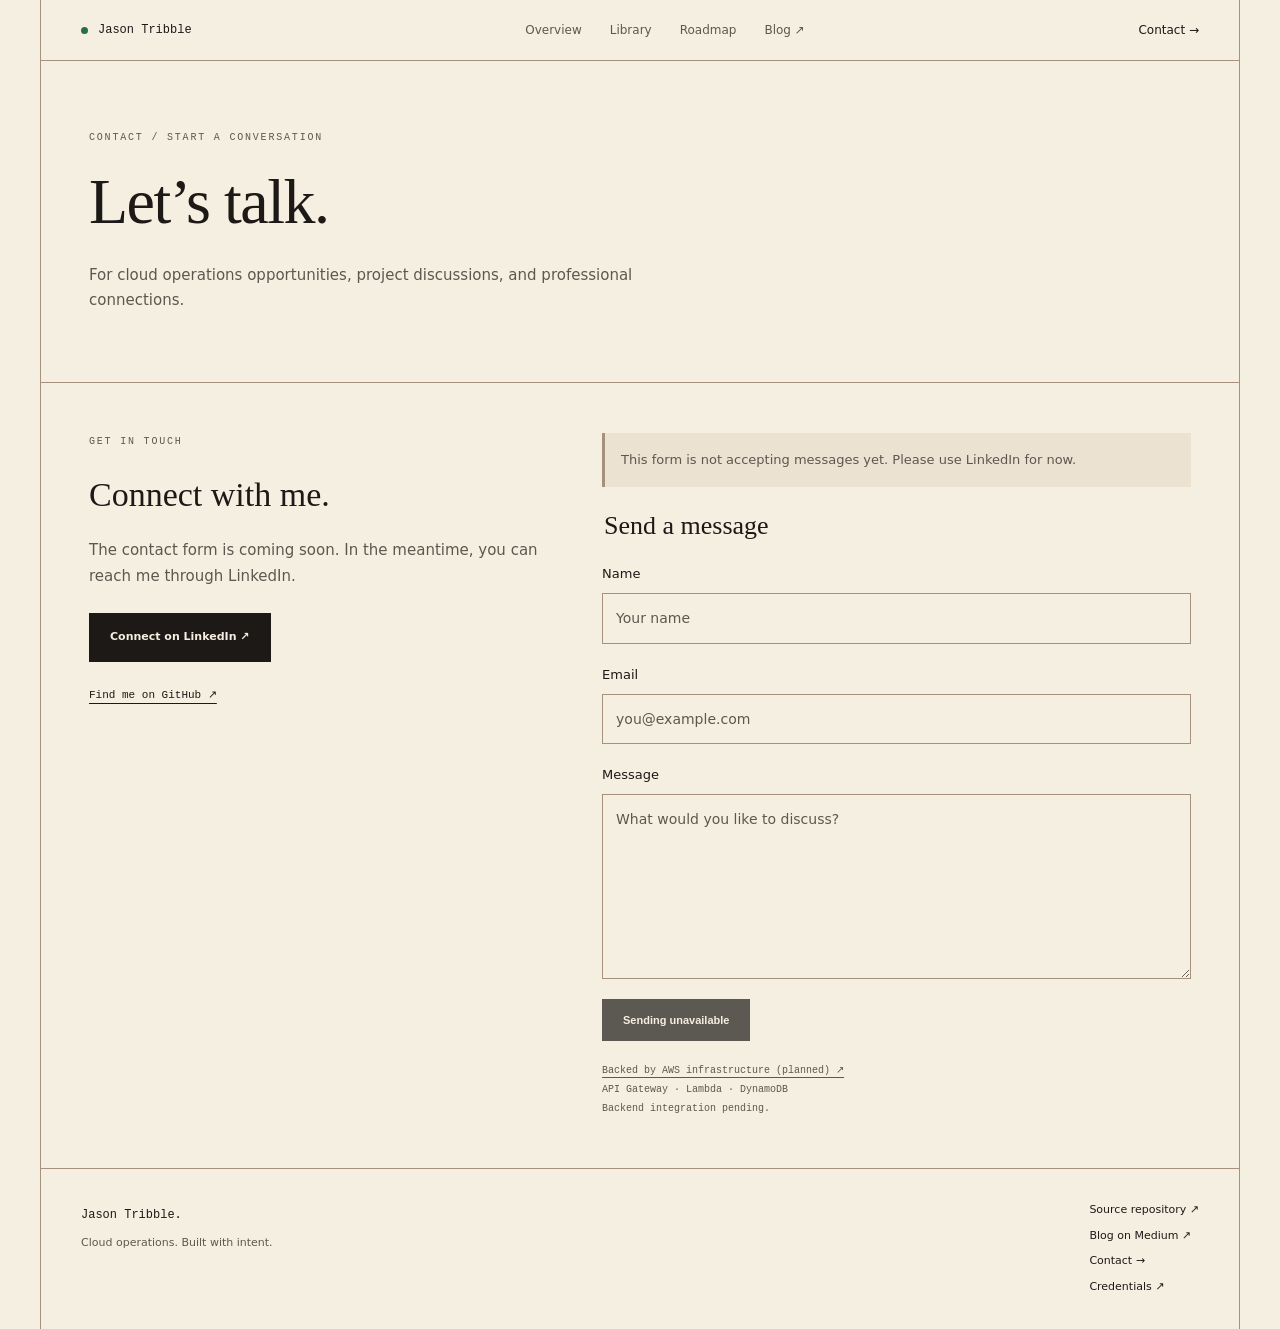
==== docs/site/contact.html @ d5552ff6 "docs: update project documentation" ====
<!doctype html>
<html lang="en">
<head>
  <meta charset="utf-8">
  <meta name="viewport" content="width=device-width, initial-scale=1">
  <title>Contact · Jason Tribble</title>
  <meta name="description" content="Jason Tribble's cloud operations engineering portfolio: AWS, Linux automation, containers, observability, and recovery. Explore source artifacts and their current maturity.">
  <meta http-equiv="Content-Security-Policy" content="default-src 'self'; script-src 'none'; style-src 'self' https://fonts.googleapis.com; font-src https://fonts.gstatic.com; img-src 'self'; connect-src 'none'; object-src 'none'; base-uri 'none'; form-action 'none';">
  <meta name="referrer" content="strict-origin-when-cross-origin">
  <link rel="preconnect" href="https://fonts.googleapis.com">
  <link rel="preconnect" href="https://fonts.gstatic.com" crossorigin>
  <link href="https://fonts.googleapis.com/css2?family=Playfair+Display:ital,wght@0,400;0,700;1,400&amp;family=JetBrains+Mono:wght@400;500&amp;family=Inter:wght@400;500;600;700&amp;display=swap" rel="stylesheet">
  <link rel="stylesheet" href="style.css">
</head>
<body>
  <a class="skip" href="#main">Skip to content</a>
  <header class="site-header">
    <a class="brand" href="index.html"><span class="dot" aria-hidden="true"></span>Jason Tribble</a>
    <nav aria-label="Main navigation"><a href="index.html">Overview</a><a href="library.html">Library</a><a href="roadmap.html">Roadmap</a><a href="https://medium.com/@cloudsec-jay">Blog ↗</a></nav>
    <a class="header-link" href="contact.html" aria-current="page">Contact →</a>
  </header>
  <main id="main">
<section class="page-intro"><p class="eyebrow">Contact / Start a conversation</p><h1>Let’s talk.</h1><p>For cloud operations opportunities, project discussions, and professional connections.</p></section>
<section class="contact-layout">
  <div class="contact-details"><p class="eyebrow">Get in touch</p><h2>Connect with me.</h2><p>The contact form is coming soon. In the meantime, you can reach me through LinkedIn.</p><a class="button dark" href="https://www.linkedin.com/in/jt92/">Connect on LinkedIn ↗</a><a class="text-link" href="https://github.com/CloudSec-Jay">Find me on GitHub ↗</a></div>
  <div>
    <p class="contact-notice" id="contact-notice">This form is not accepting messages yet. Please use LinkedIn for now.</p>
    <!-- Receiver: REPLACE_WITH_CONTACT_EMAIL
         Endpoint: REPLACE_WITH_CONTACT_ENDPOINT
         Keep every field and submit disabled until delivery and abuse controls are verified.
         Do not enable this form with a placeholder or a mailto action. -->
    <form method="post" aria-describedby="contact-notice">
      <fieldset disabled>
        <legend>Send a message</legend>
        <label for="contact-name">Name</label>
        <input id="contact-name" name="name" type="text" autocomplete="name" minlength="2" maxlength="60" placeholder="Your name" required>
        <label for="contact-email">Email</label>
        <input id="contact-email" name="email" type="email" autocomplete="email" maxlength="254" placeholder="you@example.com" required>
        <label for="contact-message">Message</label>
        <textarea id="contact-message" name="message" minlength="10" maxlength="2000" rows="7" placeholder="What would you like to discuss?" required></textarea>
        <button class="button dark" type="submit" disabled>Sending unavailable</button>
      </fieldset>
    </form>
    <p class="contact-infra"><a href="https://github.com/CloudSec-Jay/cloud-ops-engineering/blob/main/infrastructure/cloudformation/contact-form.yaml">Backed by AWS infrastructure (planned) ↗</a><br>API Gateway · Lambda · DynamoDB<br><span>Backend integration pending.</span></p>
  </div>
</section>
  </main>
  <footer>
    <div><a class="brand" href="index.html">Jason Tribble.</a><p>Cloud operations. Built with intent.</p></div>
    <div class="footer-links"><a href="https://github.com/CloudSec-Jay/cloud-ops-engineering">Source repository ↗</a><a href="https://medium.com/@cloudsec-jay">Blog on Medium ↗</a><a href="contact.html">Contact →</a><a href="https://www.credly.com/users/jason-tribble">Credentials ↗</a></div>
  </footer>
</body>
</html>
---- docs/site/style.css ----
/* Cloud Operations Engineering portfolio. */
:root {
  --bg: #f5efe1;
  --ink: #1c1917;
  --muted: #5f574f;
  --line: #a6917c;
  --soft: #ebe2d2;
  --green: #267044;
  --serif: "Playfair Display", Georgia, serif;
  --sans: "Inter", system-ui, sans-serif;
  --mono: "JetBrains Mono", monospace;
}
* { box-sizing: border-box; }
html { scroll-behavior: smooth; scroll-padding-top: 100px; }
body { margin: 0 auto; max-width: 1200px; background: var(--bg); color: var(--ink); font: 15px/1.7 var(--sans); border-inline: 1px solid var(--line); }
a { color: inherit; text-decoration: none; }
a:hover { text-decoration: underline; text-underline-offset: 5px; }
a:focus-visible { outline: 3px solid var(--green); outline-offset: 5px; }
p, h1, h2, h3 { margin: 0; }
h1, h2, h3 { font-family: var(--serif); font-weight: 400; line-height: 1.15; }
p { color: var(--muted); }
.skip { position: fixed; left: 15px; top: -90px; z-index: 10; background: var(--ink); color: var(--bg); padding: 12px; }
.skip:focus { top: 10px; }
.site-header { position: sticky; top: 0; z-index: 5; background: var(--bg); display: flex; align-items: center; justify-content: space-between; gap: 24px; padding: 20px 40px; border-bottom: 1px solid var(--line); }
.brand { font: 500 12px var(--mono); display: inline-flex; align-items: center; gap: 10px; }
.dot { width: 7px; height: 7px; border-radius: 50%; background: var(--green); display: inline-block; flex-shrink: 0; }
nav { display: flex; gap: 28px; font-size: 12px; color: var(--muted); }
nav a[aria-current] { color: var(--ink); text-decoration: underline; text-underline-offset: 6px; }
.header-link { font-size: 12px; }
.eyebrow { font: 500 10px/1.8 var(--mono); letter-spacing: 1.8px; text-transform: uppercase; color: var(--muted); }
.hero { display: grid; grid-template-columns: 1fr 1fr; min-height: 570px; border-bottom: 1px solid var(--line); }
.hero-left, .hero-right { padding: 64px 48px; display: flex; flex-direction: column; justify-content: center; }
.hero-left { border-right: 1px solid var(--line); }
.hero h1 { font-size: clamp(76px, 8.5vw, 108px); line-height: .98; letter-spacing: -5px; margin: 22px 0 32px; }
.hero h1 em { font-weight: 400; }
.actions { display: flex; gap: 12px; flex-wrap: wrap; }
.button { padding: 14px 20px; border: 1px solid var(--line); display: inline-flex; align-items: center; justify-content: center; gap: 20px; font-size: 11px; font-weight: 600; }
.button:hover { background: var(--soft); text-decoration: none; }
.button.dark { background: var(--ink); color: var(--bg); border-color: var(--ink); }
.button.dark:hover { background: #443d35; }
.pitch { font: 400 clamp(28px, 3.3vw, 40px)/1.25 var(--serif); color: var(--ink); margin: 20px 0; }
.pitch em { color: var(--muted); }
.intro { font-size: 14px; max-width: 430px; }
.hero-note { border-top: 1px solid var(--line); padding-top: 20px; margin-top: 30px; font: 10px/1.7 var(--mono); color: var(--muted); display: flex; align-items: center; gap: 10px; }
.expertise { display: grid; grid-template-columns: repeat(3, 1fr); border-bottom: 1px solid var(--line); }
.expertise > div { padding: 34px 40px; border-right: 1px solid var(--line); }
.expertise > div:last-child { border-right: 0; }
.expertise h2 { font-size: 29px; margin: 18px 0 14px; }
.expertise p { font-size: 13px; margin-bottom: 20px; }
.stack { font: 10px/1.8 var(--mono); color: var(--muted); display: block; }
.skills-strip { display: flex; align-items: baseline; gap: 36px; padding: 20px 40px; border-bottom: 1px solid var(--line); }
.skills-strip p { font: 11px/2 var(--mono); color: var(--ink); }
.skills-strip p span { color: var(--line); padding: 0 10px; }
.about { display: grid; grid-template-columns: 1fr 2fr; padding: 58px 48px; gap: 40px; border-bottom: 1px solid var(--line); }
.about > p:last-child { font: 25px/1.6 var(--serif); color: var(--ink); max-width: 670px; }
.about em { color: var(--muted); }
.section { padding: 55px 40px; }
.section-heading { display: flex; justify-content: space-between; align-items: end; flex-wrap: wrap; gap: 20px; margin-bottom: 28px; }
.section-heading h2 { font-size: 36px; margin-top: 8px; }
.text-link { font: 500 11px/1.8 var(--mono); text-decoration: underline; text-underline-offset: 5px; display: inline-block; }
.project-grid { display: grid; grid-template-columns: repeat(3, 1fr); border-top: 1px solid var(--line); border-left: 1px solid var(--line); }
.project-card { padding: 28px; border-right: 1px solid var(--line); border-bottom: 1px solid var(--line); display: flex; flex-direction: column; align-items: start; gap: 18px; transition: background .2s; }
.project-card:hover { background: var(--soft); text-decoration: none; }
.card-top { display: flex; justify-content: space-between; width: 100%; gap: 8px; }
.card-top .eyebrow { font-size: 9px; letter-spacing: 1px; }
.project-card h3 { font-size: 27px; }
.project-card p { font-size: 13px; flex-grow: 1; }
.status { display: inline-block; font: 9px/1.6 var(--mono); background: #4a443f; color: var(--bg); padding: 5px 8px; }
.project-card .stack { font-size: 9px; }
.proof { display: grid; grid-template-columns: 1fr 1fr; padding: 48px; gap: 60px; border-block: 1px solid var(--line); background: var(--soft); }
.proof h2 { font-size: 37px; margin-top: 15px; }
.proof p { margin-bottom: 24px; font-size: 14px; }
.next { padding: 65px 48px; }
.next h2 { font-size: 38px; margin: 12px 0; }
.next > p:not(.eyebrow) { max-width: 580px; margin-bottom: 20px; }
footer { padding: 32px 40px; border-top: 1px solid var(--line); display: flex; justify-content: space-between; gap: 25px; }
footer p { font-size: 11px; margin-top: 8px; }
.footer-links { display: flex; flex-direction: column; gap: 7px; font-size: 11px; }
.page-intro { padding: 68px 48px; border-bottom: 1px solid var(--line); }
.page-intro h1 { font-size: clamp(40px, 5vw, 64px); letter-spacing: -1.5px; margin: 18px 0 24px; }
.page-intro > p:last-child { max-width: 640px; }
.library-group { display: grid; grid-template-columns: 1fr 2fr; border-bottom: 1px solid var(--line); }
.library-title { padding: 35px 40px; border-right: 1px solid var(--line); }
.library-title h2 { font-size: 29px; margin-top: 18px; }
.library-item { padding: 28px 40px; display: flex; align-items: center; gap: 25px; justify-content: space-between; border-bottom: 1px solid var(--line); }
.library-item:last-child { border-bottom: 0; }
.library-item:hover { background: var(--soft); text-decoration: none; }
.library-item h3 { font: 600 14px/1.5 var(--sans); margin-bottom: 8px; }
.library-item p { font-size: 13px; }
.plain-list { padding-left: 18px; color: var(--muted); font-size: 14px; margin: 0 0 24px; }
.plain-list li { margin-bottom: 10px; }
.roadmap-row { display: grid; grid-template-columns: 1fr 3fr; gap: 35px; padding: 45px 48px; border-bottom: 1px solid var(--line); }
.step-number { display: block; font: 55px var(--serif); color: var(--muted); margin-bottom: 15px; }
.roadmap-row h2 { font-size: 32px; margin-bottom: 18px; }
.roadmap-row .exit { font: 11px/1.9 var(--mono); border-left: 2px solid var(--line); padding-left: 18px; margin: 22px 0; }
@media (min-width: 1500px) { body { margin-block: 30px; border-top: 1px solid var(--line); } }
@media (max-width: 1000px) {
  .hero-left, .hero-right { padding: 42px 30px; }
  .project-grid { grid-template-columns: repeat(2, 1fr); }
  .expertise > div { padding: 30px 25px; }
  nav { gap: 18px; }
}
@media (max-width: 680px) {
  html { scroll-padding-top: 120px; }
  .site-header { flex-wrap: wrap; padding: 18px 22px; gap: 18px; }
  nav { order: 3; width: 100%; justify-content: space-between; gap: 10px; }
  .hero, .expertise, .about, .proof, .library-group { grid-template-columns: 1fr; }
  .hero { min-height: auto; }
  .hero-left { border-right: 0; border-bottom: 1px solid var(--line); }
  .hero-left, .hero-right { padding: 40px 24px; }
  .hero h1 { font-size: 84px; }
  .hero .eyebrow { letter-spacing: 1.1px; }
  .expertise > div { padding: 28px 24px; border-right: 0; border-bottom: 1px solid var(--line); }
  .expertise > div:last-child { border-bottom: 0; }
  .expertise h2 br { display: none; }
  .expertise h2 { max-width: 280px; }
  .skills-strip { padding: 20px 24px; gap: 18px; align-items: start; }
  .skills-strip p span { padding: 0 4px; }
  .about, .proof { padding: 38px 24px; gap: 22px; }
  .about > p:last-child { font-size: 23px; }
  .section, .next, .page-intro { padding: 40px 24px; }
  .section-heading h2, .proof h2, .next h2 { font-size: 32px; }
  .project-grid { grid-template-columns: 1fr; }
  .project-card { padding: 26px; }
  .library-title { padding: 28px 24px; border-right: 0; border-bottom: 1px solid var(--line); background: var(--soft); }
  .library-item { padding: 25px 24px; }
  .roadmap-row { grid-template-columns: 1fr; padding: 32px 24px; gap: 20px; }
  .roadmap-row > div:first-child { display: flex; align-items: center; gap: 20px; }
  .step-number { font-size: 35px; margin: 0; }
  footer { padding: 28px 24px; flex-direction: column; }
}
@media (prefers-reduced-motion: reduce) {
  html { scroll-behavior: auto; }
  * { transition: none !important; }
}

/* Resources, writing, and contact */
.resource-index { display: flex; flex-wrap: wrap; gap: 18px 30px; padding: 24px 40px; border-bottom: 1px solid var(--line); }
.library-item .eyebrow { display: block; font-size: 9px; margin-bottom: 8px; }
.contact-layout { display: grid; grid-template-columns: 1fr 1.3fr; gap: 60px; padding: 50px 48px; }
.contact-details { display: flex; flex-direction: column; align-items: start; gap: 24px; }
.contact-details h2 { font-size: 34px; }
.contact-notice { padding: 16px; background: var(--soft); border-left: 3px solid var(--line); font-size: 13px; margin-bottom: 24px; }
fieldset { margin: 0; padding: 0; border: 0; min-width: 0; }
legend { font: 26px var(--serif); margin-bottom: 22px; }
label { display: block; font-size: 13px; margin-bottom: 8px; }
input, textarea { display: block; width: 100%; margin-bottom: 20px; padding: 13px; border: 1px solid var(--line); border-radius: 0; background: var(--bg); color: var(--ink); font: 14px/1.6 var(--sans); }
input::placeholder, textarea::placeholder { color: var(--muted); opacity: 1; }
input:disabled, textarea:disabled { opacity: 1; cursor: not-allowed; }
button:disabled { cursor: not-allowed; opacity: .7; }
@media (max-width: 850px) { .site-header { gap: 16px; } nav { gap: 14px; } }
@media (max-width: 680px) {
  .resource-index { padding: 24px; flex-direction: column; align-items: start; }
  .contact-layout { grid-template-columns: 1fr; padding: 35px 24px; gap: 40px; }
  nav { flex-wrap: wrap; gap: 10px 14px; }
}

.library-feature { display: grid; grid-template-columns: 1.4fr 1fr; gap: 60px; padding: 55px 48px; }
.library-feature h2 { font-size: 40px; margin: 16px 0 24px; }
.library-feature p { margin-bottom: 24px; max-width: 520px; }
.library-feature aside { border-left: 1px solid var(--line); padding-left: 35px; }
.library-feature h3 { font-size: 28px; margin-bottom: 18px; }
.library-feature aside a { display: block; margin-top: 18px; }
@media (max-width: 680px) {
 .library-feature { grid-template-columns: 1fr; padding: 35px 24px; gap: 35px; }
 .library-feature h2 { font-size: 34px; }
 .library-feature aside { border-left: 0; border-top: 1px solid var(--line); padding: 30px 0 0; }
}

.contact-infra { margin-top: 20px; font: 10px/1.9 var(--mono); color: var(--muted); }
.contact-infra a { text-decoration: underline; text-underline-offset: 4px; }

.working-style { padding: 52px 48px; border-top: 1px solid var(--line); background: var(--soft); display: grid; grid-template-columns: 1fr 1fr; gap: 64px; }
.working-intro h2 { font-size: 38px; margin: 18px 0 24px; }
.working-intro > p:not(.eyebrow) { max-width: 410px; margin-bottom: 28px; }
.working-steps { list-style: none; margin: 0; padding: 0; }
.working-steps li { padding: 22px 0; border-top: 1px solid var(--line); }
.working-steps li:first-child { padding-top: 0; border-top: 0; }
.working-steps li:last-child { padding-bottom: 0; }
.working-steps h3 { font-size: 25px; margin: 9px 0 12px; }
.working-steps p { font-size: 13px; }
@media (max-width: 680px) {
  .working-style { grid-template-columns: 1fr; gap: 35px; padding: 36px 24px; }
  .working-intro h2 { font-size: 32px; }
}

.career, .credentials { border-top: 1px solid var(--line); }
.career-role { display: grid; grid-template-columns: 1fr 2.2fr; gap: 35px; padding: 32px 0; border-top: 1px solid var(--line); }
.career-company { font-size: 12px; margin-top: 10px; }
.career-role h3 { font-size: 28px; }
.career-role ul { padding-left: 20px; margin: 20px 0; color: var(--muted); font-size: 14px; }
.career-role li + li { margin-top: 10px; }
.credential-grid { display: grid; grid-template-columns: repeat(3, minmax(0, 1fr)); gap: 14px; }
.credential-card { border: 1px solid var(--line); padding: 24px; display: flex; flex-direction: column; gap: 16px; }
.credential-card:hover { background: var(--soft); text-decoration: none; }
.credential-card h3 { font-size: 23px; flex-grow: 1; }
.additional-credentials { margin-top: 24px; }
.additional-credentials summary { cursor: pointer; font-size: 13px; padding: 12px 0; }
.additional-credentials summary:focus-visible { outline: 3px solid var(--green); outline-offset: 4px; }
.additional-credentials[open] summary { margin-bottom: 12px; }
@media (max-width: 850px) { .credential-grid { grid-template-columns: repeat(2, minmax(0, 1fr)); } }
@media (max-width: 680px) {
 .career-role { grid-template-columns: 1fr; gap: 20px; }
 .credential-grid { grid-template-columns: 1fr; }
}
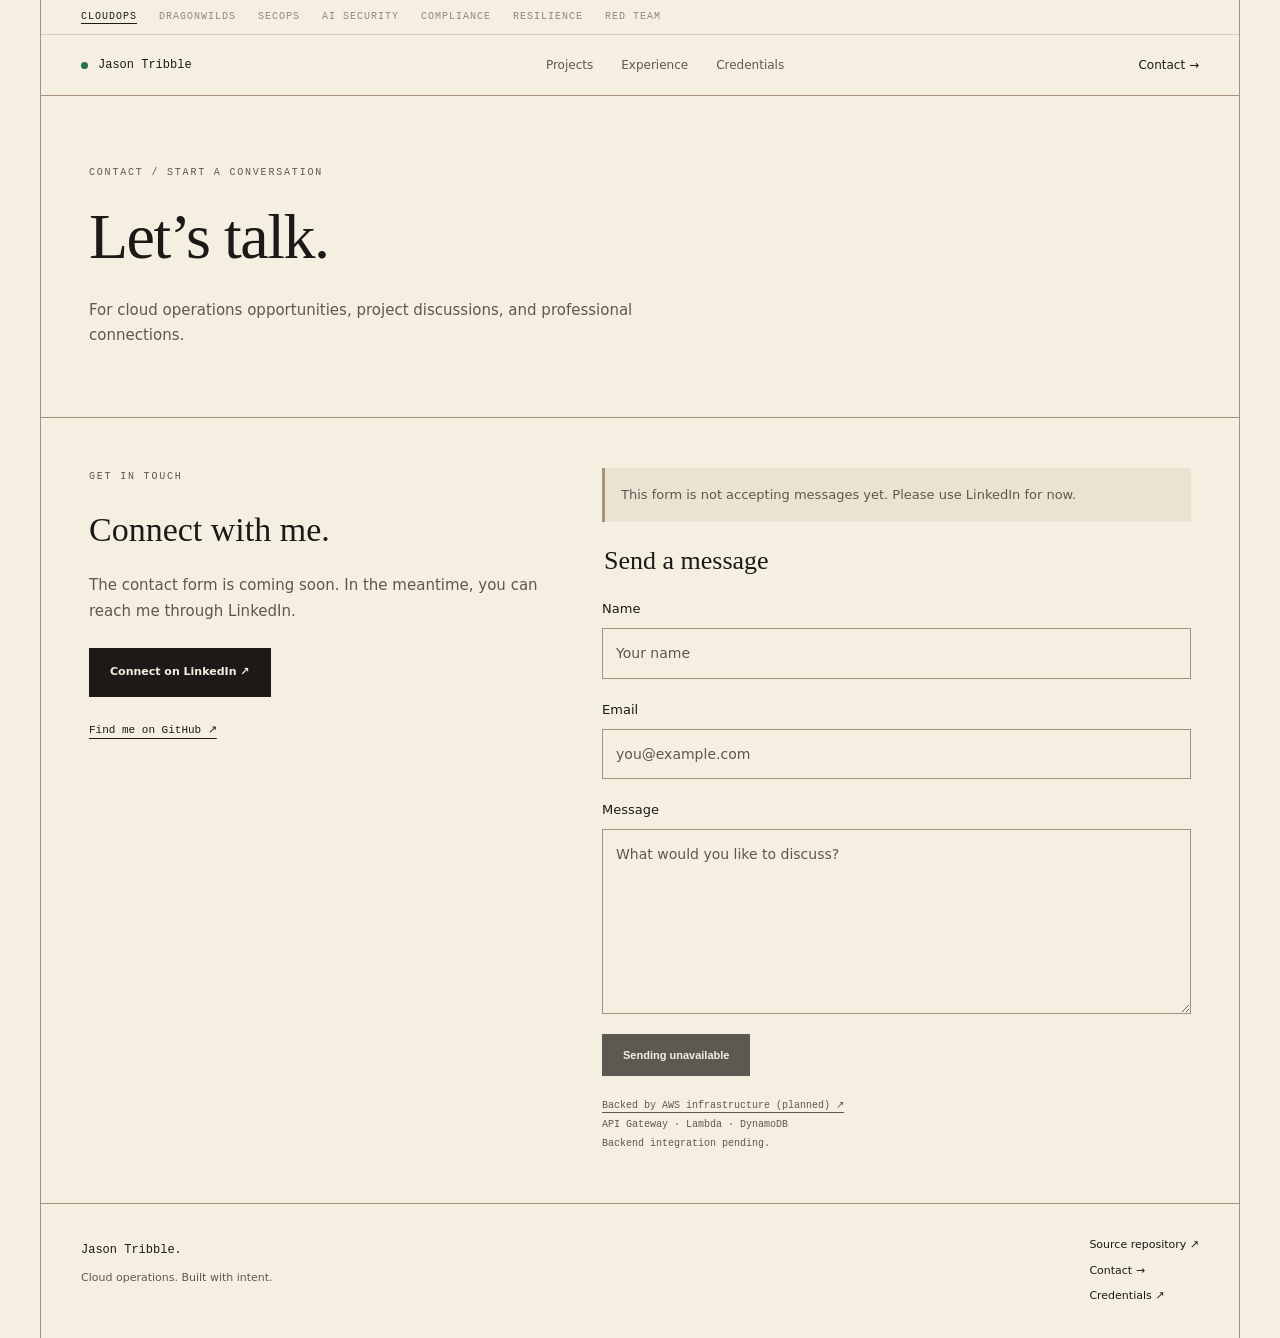
==== commit bd20fe39: "Remove Library, Roadmap, and Blog; add shared Pages navigation Edited by Claude" ====
--- a/docs/site/contact.html
+++ b/docs/site/contact.html
@@ -14,9 +14,10 @@
 </head>
 <body>
   <a class="skip" href="#main">Skip to content</a>
+  <nav class="pages-bar" aria-label="Portfolio sites"><a href="https://cloudsec-jay.github.io/cloud-ops-engineering/" aria-current="page">CloudOps</a><a href="https://cloudsec-jay.github.io/dragonwilds-aws/">Dragonwilds</a><a href="https://cloudsec-jay.github.io/k8s-secops-platform/">SecOps</a><a href="https://cloudsec-jay.github.io/ai-ml-security/">AI Security</a><a href="https://cloudsec-jay.github.io/compliance-guardrails-integrity/">Compliance</a><a href="https://cloudsec-jay.github.io/cloud-resilience-recovery/">Resilience</a><a href="https://cloudsec-jay.github.io/red-team-lab-engineering/">Red Team</a></nav>
   <header class="site-header">
     <a class="brand" href="index.html"><span class="dot" aria-hidden="true"></span>Jason Tribble</a>
-    <nav aria-label="Main navigation"><a href="index.html">Overview</a><a href="library.html">Library</a><a href="roadmap.html">Roadmap</a><a href="https://medium.com/@cloudsec-jay">Blog ↗</a></nav>
+    <nav aria-label="Main navigation"><a href="index.html#project-sites">Projects</a><a href="index.html#experience">Experience</a><a href="index.html#credentials">Credentials</a></nav>
     <a class="header-link" href="contact.html" aria-current="page">Contact →</a>
   </header>
   <main id="main">
@@ -47,7 +48,7 @@
   </main>
   <footer>
     <div><a class="brand" href="index.html">Jason Tribble.</a><p>Cloud operations. Built with intent.</p></div>
-    <div class="footer-links"><a href="https://github.com/CloudSec-Jay/cloud-ops-engineering">Source repository ↗</a><a href="https://medium.com/@cloudsec-jay">Blog on Medium ↗</a><a href="contact.html">Contact →</a><a href="https://www.credly.com/users/jason-tribble">Credentials ↗</a></div>
+    <div class="footer-links"><a href="https://github.com/CloudSec-Jay/cloud-ops-engineering">Source repository ↗</a><a href="contact.html">Contact →</a><a href="https://www.credly.com/users/jason-tribble">Credentials ↗</a></div>
   </footer>
 </body>
 </html>
--- a/docs/site/style.css
+++ b/docs/site/style.css
@@ -11,6 +11,7 @@
   --mono: "JetBrains Mono", monospace;
 }
 * { box-sizing: border-box; }
+main, article, section, header, footer, nav, div { min-width: 0; }
 html { scroll-behavior: smooth; scroll-padding-top: 100px; }
 body { margin: 0 auto; max-width: 1200px; background: var(--bg); color: var(--ink); font: 15px/1.7 var(--sans); border-inline: 1px solid var(--line); }
 a { color: inherit; text-decoration: none; }
@@ -54,12 +55,47 @@
 .about { display: grid; grid-template-columns: 1fr 2fr; padding: 58px 48px; gap: 40px; border-bottom: 1px solid var(--line); }
 .about > p:last-child { font: 25px/1.6 var(--serif); color: var(--ink); max-width: 670px; }
 .about em { color: var(--muted); }
+.project-family { border-bottom: 1px solid var(--line); }
+.project-family-intro { padding: 50px 40px; display: grid; grid-template-columns: .8fr 1.2fr; align-items: end; gap: 60px; border-bottom: 1px solid var(--line); }
+.project-family-intro h2 { margin-top: 16px; font-size: 38px; }
+.project-family-intro > p { max-width: 560px; font-size: 13px; }
+.project-family-list { display: grid; grid-template-columns: repeat(5, minmax(0, 1fr)); }
+.family-card { position: relative; min-height: 355px; padding: 34px 26px; display: flex; flex-direction: column; align-items: flex-start; overflow: hidden; border-right: 1px solid var(--line); transition: background .2s; }
+.family-card:last-child { border-right: 0; }
+.family-card::after { position: absolute; right: -65px; bottom: -65px; width: 160px; height: 160px; border: 1px solid currentColor; opacity: .16; content: ""; }
+.family-card.dragon::after { border-radius: 50%; box-shadow: 0 0 0 22px rgb(164 73 38 / .12), 0 0 0 44px rgb(164 73 38 / .07); }
+.family-card.secops::after { transform: rotate(45deg); box-shadow: 0 0 0 22px rgb(22 113 122 / .1), 0 0 0 44px rgb(22 113 122 / .06); }
+.family-card.ai::after { transform: rotate(45deg); box-shadow: 0 0 0 22px rgb(104 76 146 / .1), 0 0 0 44px rgb(104 76 146 / .06); }
+.family-card.compliance::after { box-shadow: inset 0 0 0 22px rgb(142 103 25 / .08), inset 0 0 0 44px rgb(142 103 25 / .05); }
+.family-card.resilience::after { border-radius: 50% 0 0 50%; box-shadow: -22px 0 0 rgb(49 92 145 / .09), -44px 0 0 rgb(49 92 145 / .05); }
+.family-card:hover { text-decoration: none; }
+.family-card.dragon:hover { background: #e9ddc5; }
+.family-card.secops:hover { background: #e1e9e5; }
+.family-card.ai:hover { background: #e7dfeb; }
+.family-card.compliance:hover { background: #ece3ca; }
+.family-card.resilience:hover { background: #dfe7ec; }
+.family-card.dragon .eyebrow, .family-card.dragon .family-link { color: #934321; }
+.family-card.secops .eyebrow, .family-card.secops .family-link { color: #116c75; }
+.family-card.ai .eyebrow, .family-card.ai .family-link { color: #684c92; }
+.family-card.compliance .eyebrow, .family-card.compliance .family-link { color: #7d5a16; }
+.family-card.resilience .eyebrow, .family-card.resilience .family-link { color: #315c91; }
+.family-card h3 { margin: 44px 0 16px; font-size: 29px; }
+.family-card p { font-size: 12px; }
+.family-link { z-index: 1; margin-top: auto; padding-top: 24px; font: 500 9px/1.8 var(--mono); text-transform: uppercase; letter-spacing: .8px; }
+.red-team-feature { background: var(--ink); color: var(--bg); border-bottom: 1px solid var(--line); }
+.red-team-copy { display: grid; grid-template-columns: .8fr 1.35fr auto; grid-template-rows: auto auto; align-items: center; gap: 6px 30px; padding: 30px 40px; }
+.red-team-feature h2 { grid-column: 1; grid-row: 1 / span 2; margin: 0; font-size: 32px; color: var(--bg); }
+.red-team-feature h2 em { color: #d85a48; font-weight: 400; }
+.red-team-copy > p { grid-column: 2; grid-row: 1 / span 2; max-width: 650px; color: #b9ad9f; font-size: 13px; }
+.red-team-actions { grid-column: 3; grid-row: 1 / span 2; display: flex; flex-direction: column; gap: 8px; font: 500 9px/1.8 var(--mono); text-transform: uppercase; letter-spacing: .7px; white-space: nowrap; }
+.red-team-actions a:first-child { color: #f07a66; }
 .section { padding: 55px 40px; }
 .section-heading { display: flex; justify-content: space-between; align-items: end; flex-wrap: wrap; gap: 20px; margin-bottom: 28px; }
 .section-heading h2 { font-size: 36px; margin-top: 8px; }
 .text-link { font: 500 11px/1.8 var(--mono); text-decoration: underline; text-underline-offset: 5px; display: inline-block; }
 .project-grid { display: grid; grid-template-columns: repeat(3, 1fr); border-top: 1px solid var(--line); border-left: 1px solid var(--line); }
 .project-card { padding: 28px; border-right: 1px solid var(--line); border-bottom: 1px solid var(--line); display: flex; flex-direction: column; align-items: start; gap: 18px; transition: background .2s; }
+.project-card:last-child { grid-column: auto; }
 .project-card:hover { background: var(--soft); text-decoration: none; }
 .card-top { display: flex; justify-content: space-between; width: 100%; gap: 8px; }
 .card-top .eyebrow { font-size: 9px; letter-spacing: 1px; }
@@ -97,13 +133,24 @@
 @media (max-width: 1000px) {
   .hero-left, .hero-right { padding: 42px 30px; }
   .project-grid { grid-template-columns: repeat(2, 1fr); }
+  .project-family-list { grid-template-columns: repeat(2, 1fr); }
+  .family-card { min-height: 320px; border-bottom: 1px solid var(--line); }
+  .family-card:nth-child(2n) { border-right: 0; }
+  .family-card:last-child { grid-column: 1 / -1; min-height: 270px; }
+  .red-team-copy { grid-template-columns: .8fr 1.2fr; }
+  .red-team-actions { grid-column: 1 / -1; grid-row: 3; flex-direction: row; flex-wrap: wrap; margin-top: 10px; }
   .expertise > div { padding: 30px 25px; }
   nav { gap: 18px; }
 }
+@media (max-width: 760px) {
+  .site-header { flex-wrap: wrap; padding: 18px 22px; gap: 18px; }
+  nav { order: 3; width: 100%; justify-content: space-between; gap: 10px; flex-wrap: wrap; }
+  .red-team-copy { display: block; }
+  .red-team-feature h2 { margin: 8px 0 14px; }
+  .red-team-actions { margin-top: 18px; }
+}
 @media (max-width: 680px) {
   html { scroll-padding-top: 120px; }
-  .site-header { flex-wrap: wrap; padding: 18px 22px; gap: 18px; }
-  nav { order: 3; width: 100%; justify-content: space-between; gap: 10px; }
   .hero, .expertise, .about, .proof, .library-group { grid-template-columns: 1fr; }
   .hero { min-height: auto; }
   .hero-left { border-right: 0; border-bottom: 1px solid var(--line); }
@@ -121,7 +168,15 @@
   .section, .next, .page-intro { padding: 40px 24px; }
   .section-heading h2, .proof h2, .next h2 { font-size: 32px; }
   .project-grid { grid-template-columns: 1fr; }
-  .project-card { padding: 26px; }
+  .project-card, .project-card:last-child { grid-column: auto; padding: 26px; }
+  .project-family-intro { padding: 38px 24px; grid-template-columns: 1fr; gap: 18px; }
+  .project-family-intro h2 { font-size: 32px; }
+  .project-family-list { grid-template-columns: 1fr; }
+  .family-card, .family-card:last-child { grid-column: auto; min-height: 300px; padding: 34px 24px; border-right: 0; border-bottom: 1px solid var(--line); }
+  .family-card:last-child { border-bottom: 0; }
+  .family-card h3 { margin-top: 36px; font-size: 34px; }
+  .red-team-copy { padding: 28px 24px; }
+  .red-team-feature h2 { font-size: 34px; }
   .library-title { padding: 28px 24px; border-right: 0; border-bottom: 1px solid var(--line); background: var(--soft); }
   .library-item { padding: 25px 24px; }
   .roadmap-row { grid-template-columns: 1fr; padding: 32px 24px; gap: 20px; }
@@ -203,3 +258,9 @@
  .career-role { grid-template-columns: 1fr; gap: 20px; }
  .credential-grid { grid-template-columns: 1fr; }
 }
+
+/* Shared bar linking every portfolio Pages site; inherits this site's colors. */
+.pages-bar { display: flex; gap: 6px 22px; overflow-x: auto; padding: 9px 40px; border-bottom: 1px solid color-mix(in srgb, currentColor 22%, transparent); font: 500 10px/1.6 "JetBrains Mono", ui-monospace, monospace; letter-spacing: 1px; text-transform: uppercase; white-space: nowrap; scrollbar-width: none; }
+.pages-bar a { color: inherit; opacity: .68; text-decoration: none; }
+.pages-bar a:hover, .pages-bar a[aria-current] { opacity: 1; text-decoration: underline; text-underline-offset: 4px; }
+@media (max-width: 680px) { .pages-bar { padding: 9px 24px; } }
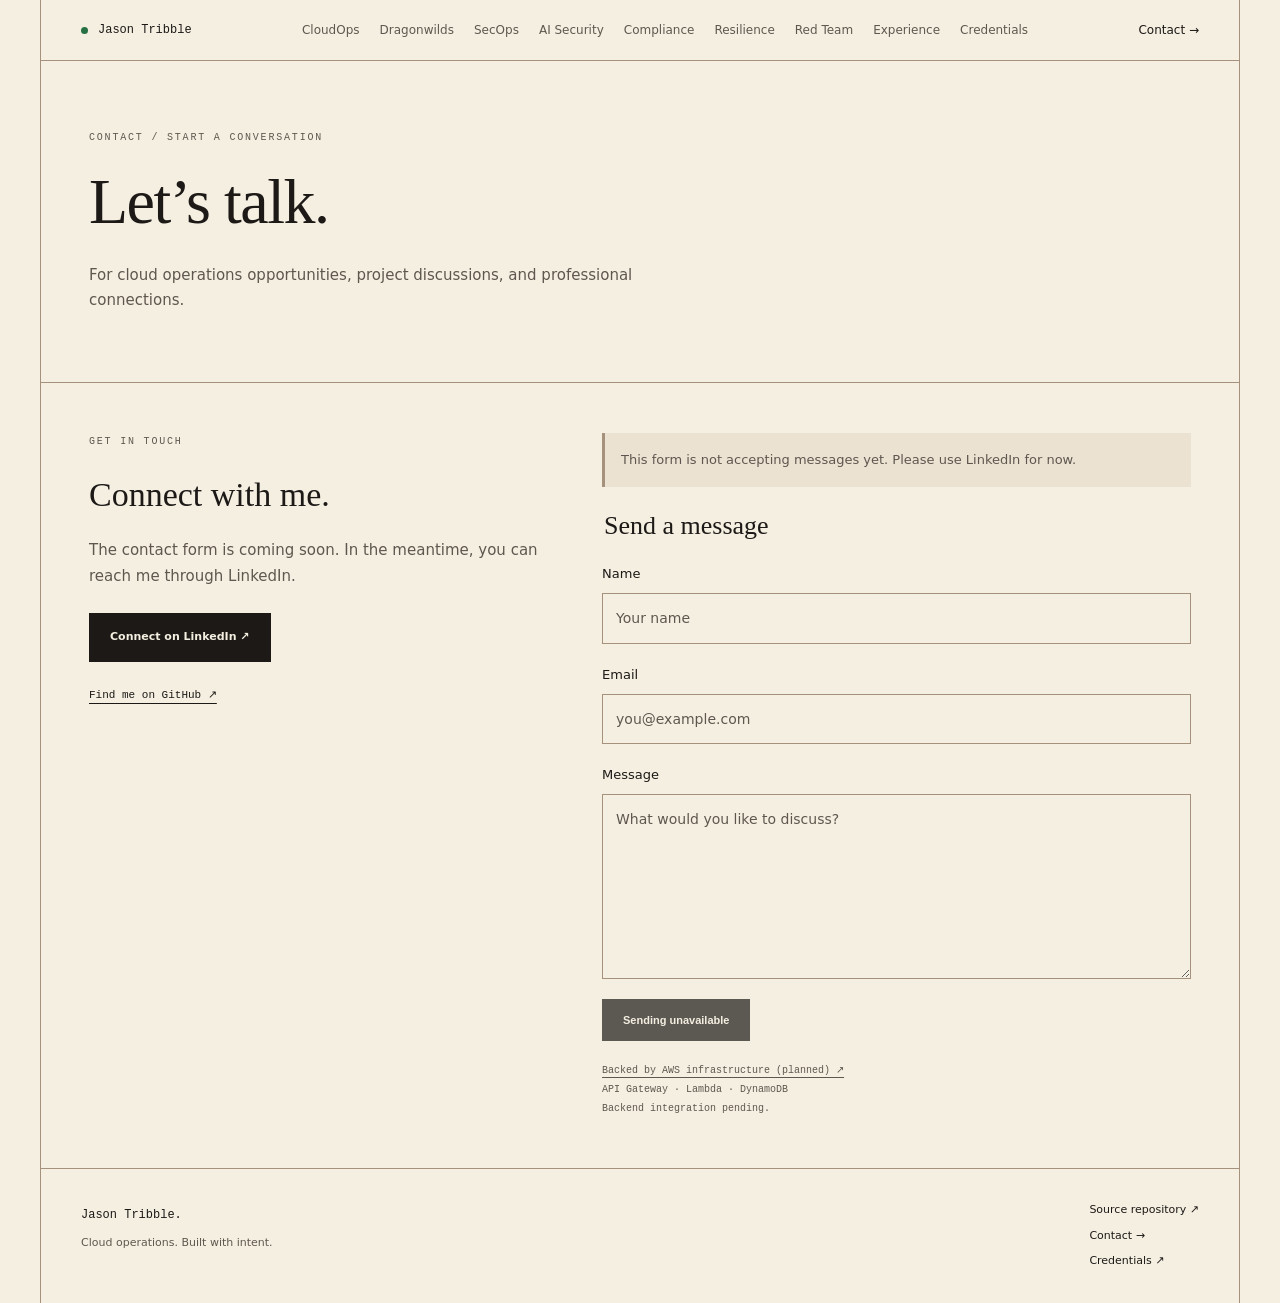
==== commit 0091c2fd: "Put portfolio site links in header navigation Edited by Claude" ====
--- a/docs/site/contact.html
+++ b/docs/site/contact.html
@@ -14,10 +14,9 @@
 </head>
 <body>
   <a class="skip" href="#main">Skip to content</a>
-  <nav class="pages-bar" aria-label="Portfolio sites"><a href="https://cloudsec-jay.github.io/cloud-ops-engineering/" aria-current="page">CloudOps</a><a href="https://cloudsec-jay.github.io/dragonwilds-aws/">Dragonwilds</a><a href="https://cloudsec-jay.github.io/k8s-secops-platform/">SecOps</a><a href="https://cloudsec-jay.github.io/ai-ml-security/">AI Security</a><a href="https://cloudsec-jay.github.io/compliance-guardrails-integrity/">Compliance</a><a href="https://cloudsec-jay.github.io/cloud-resilience-recovery/">Resilience</a><a href="https://cloudsec-jay.github.io/red-team-lab-engineering/">Red Team</a></nav>
   <header class="site-header">
     <a class="brand" href="index.html"><span class="dot" aria-hidden="true"></span>Jason Tribble</a>
-    <nav aria-label="Main navigation"><a href="index.html#project-sites">Projects</a><a href="index.html#experience">Experience</a><a href="index.html#credentials">Credentials</a></nav>
+    <nav aria-label="Portfolio navigation"><a href="https://cloudsec-jay.github.io/cloud-ops-engineering/">CloudOps</a><a href="https://cloudsec-jay.github.io/dragonwilds-aws/">Dragonwilds</a><a href="https://cloudsec-jay.github.io/k8s-secops-platform/">SecOps</a><a href="https://cloudsec-jay.github.io/ai-ml-security/">AI Security</a><a href="https://cloudsec-jay.github.io/compliance-guardrails-integrity/">Compliance</a><a href="https://cloudsec-jay.github.io/cloud-resilience-recovery/">Resilience</a><a href="https://cloudsec-jay.github.io/red-team-lab-engineering/">Red Team</a><a href="index.html#experience">Experience</a><a href="index.html#credentials">Credentials</a></nav>
     <a class="header-link" href="contact.html" aria-current="page">Contact →</a>
   </header>
   <main id="main">
--- a/docs/site/style.css
+++ b/docs/site/style.css
@@ -259,8 +259,33 @@
  .credential-grid { grid-template-columns: 1fr; }
 }
 
-/* Shared bar linking every portfolio Pages site; inherits this site's colors. */
-.pages-bar { display: flex; gap: 6px 22px; overflow-x: auto; padding: 9px 40px; border-bottom: 1px solid color-mix(in srgb, currentColor 22%, transparent); font: 500 10px/1.6 "JetBrains Mono", ui-monospace, monospace; letter-spacing: 1px; text-transform: uppercase; white-space: nowrap; scrollbar-width: none; }
-.pages-bar a { color: inherit; opacity: .68; text-decoration: none; }
-.pages-bar a:hover, .pages-bar a[aria-current] { opacity: 1; text-decoration: underline; text-underline-offset: 4px; }
-@media (max-width: 680px) { .pages-bar { padding: 9px 24px; } }
+/* Release platform: dense index rows, distinct from the field-project cards. */
+.systems-intro { max-width: 620px; margin: -12px 0 26px; font-size: 13px; }
+.system-list { list-style: none; margin: 0; padding: 0; border-top: 1px solid var(--line); }
+.system-row { display: grid; grid-template-columns: 120px minmax(0, 1fr) 210px 70px 20px; align-items: center; gap: 28px; padding: 22px 6px; border-bottom: 1px solid var(--line); transition: background .2s; }
+.system-row:hover { background: var(--soft); text-decoration: none; }
+.system-row h3 { font-size: 23px; margin-bottom: 6px; }
+.system-row p { font-size: 13px; max-width: 560px; }
+.system-row code { font: 12px var(--mono); }
+.system-row .status { justify-self: start; }
+.system-arrow { color: var(--muted); }
+@media (max-width: 1000px) {
+  .system-row { grid-template-columns: 110px minmax(0, 1fr) auto; gap: 10px 24px; }
+  .system-row > div { grid-column: 2 / -1; }
+  .system-row .stack { grid-column: 2; }
+  .system-row .status { grid-column: 3; justify-self: end; }
+  .system-arrow { display: none; }
+}
+@media (max-width: 680px) {
+  .system-row { grid-template-columns: 1fr auto; padding: 22px 0; }
+  .system-row > .eyebrow { grid-column: 1; }
+  .system-row .status { grid-column: 2; grid-row: 1; }
+  .system-row > div, .system-row .stack { grid-column: 1 / -1; }
+}
+
+/* Header nav carries links to every portfolio Pages site. */
+.site-header nav { flex-wrap: wrap; gap: 8px 20px; }
+@media (max-width: 1100px) {
+  .site-header { flex-wrap: wrap; }
+  .site-header nav { order: 3; width: 100%; }
+}
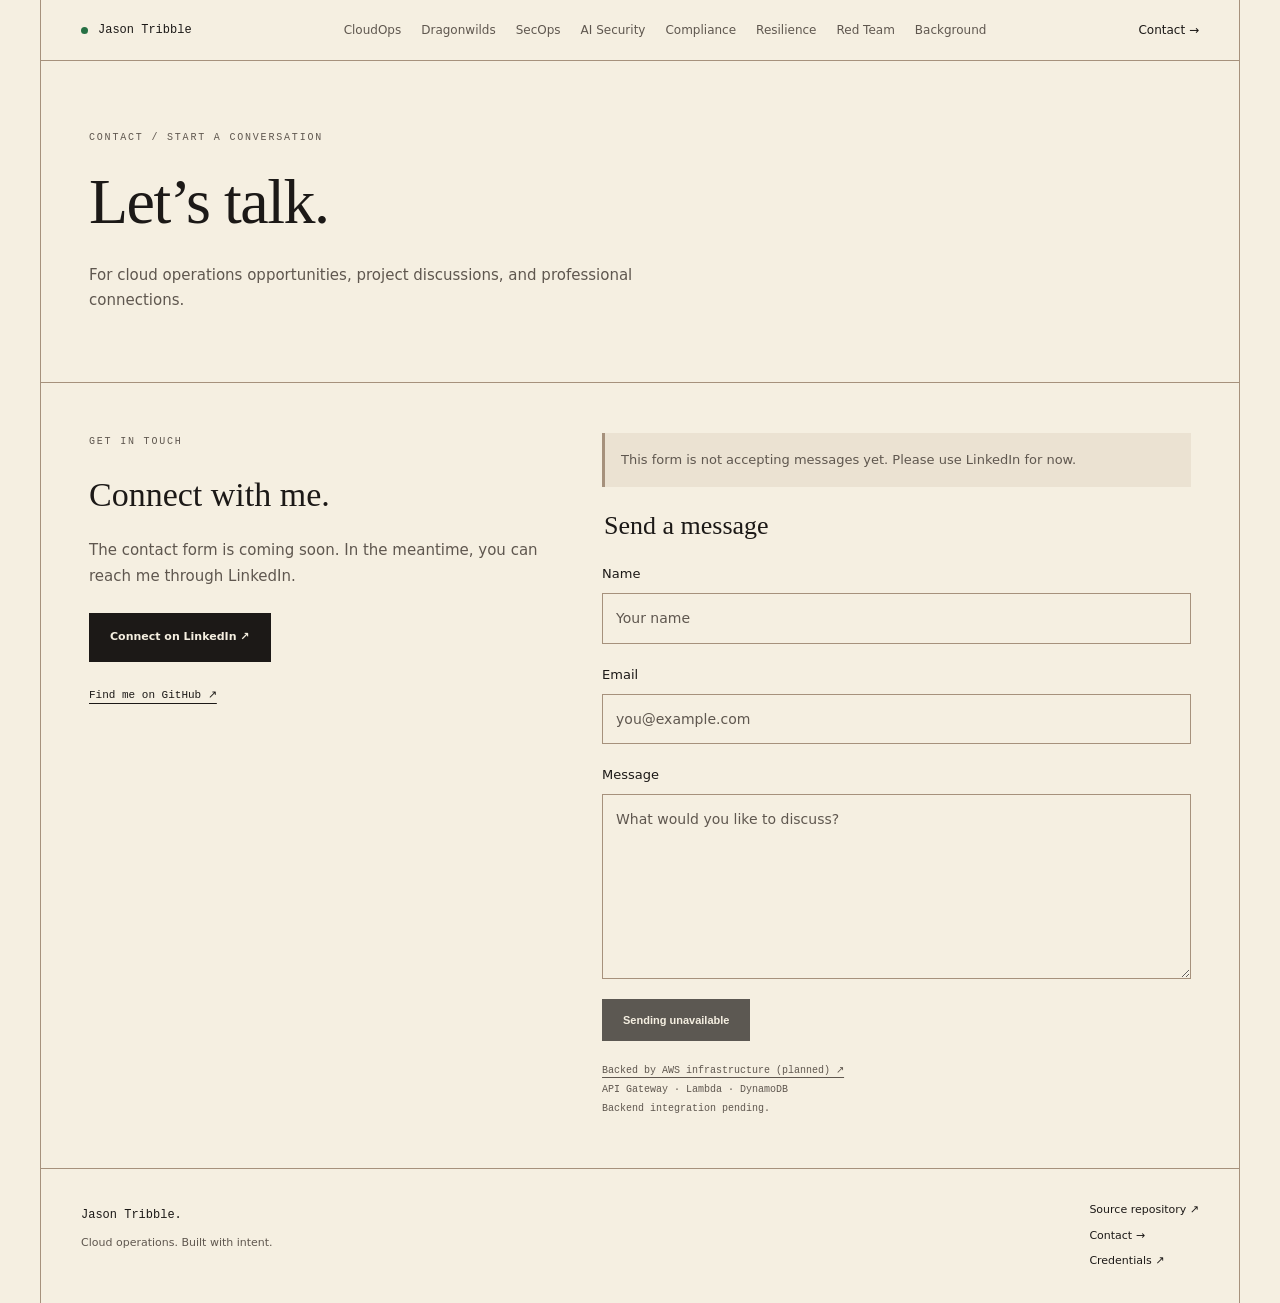
==== commit dca0fc1a: "Combine Experience and Credentials into one Background link Edited by Claude" ====
--- a/docs/site/contact.html
+++ b/docs/site/contact.html
@@ -16,7 +16,7 @@
   <a class="skip" href="#main">Skip to content</a>
   <header class="site-header">
     <a class="brand" href="index.html"><span class="dot" aria-hidden="true"></span>Jason Tribble</a>
-    <nav aria-label="Portfolio navigation"><a href="https://cloudsec-jay.github.io/cloud-ops-engineering/">CloudOps</a><a href="https://cloudsec-jay.github.io/dragonwilds-aws/">Dragonwilds</a><a href="https://cloudsec-jay.github.io/k8s-secops-platform/">SecOps</a><a href="https://cloudsec-jay.github.io/ai-ml-security/">AI Security</a><a href="https://cloudsec-jay.github.io/compliance-guardrails-integrity/">Compliance</a><a href="https://cloudsec-jay.github.io/cloud-resilience-recovery/">Resilience</a><a href="https://cloudsec-jay.github.io/red-team-lab-engineering/">Red Team</a><a href="index.html#experience">Experience</a><a href="index.html#credentials">Credentials</a></nav>
+    <nav aria-label="Portfolio navigation"><a href="https://cloudsec-jay.github.io/cloud-ops-engineering/">CloudOps</a><a href="https://cloudsec-jay.github.io/dragonwilds-aws/">Dragonwilds</a><a href="https://cloudsec-jay.github.io/k8s-secops-platform/">SecOps</a><a href="https://cloudsec-jay.github.io/ai-ml-security/">AI Security</a><a href="https://cloudsec-jay.github.io/compliance-guardrails-integrity/">Compliance</a><a href="https://cloudsec-jay.github.io/cloud-resilience-recovery/">Resilience</a><a href="https://cloudsec-jay.github.io/red-team-lab-engineering/">Red Team</a><a href="index.html#experience">Background</a></nav>
     <a class="header-link" href="contact.html" aria-current="page">Contact →</a>
   </header>
   <main id="main">
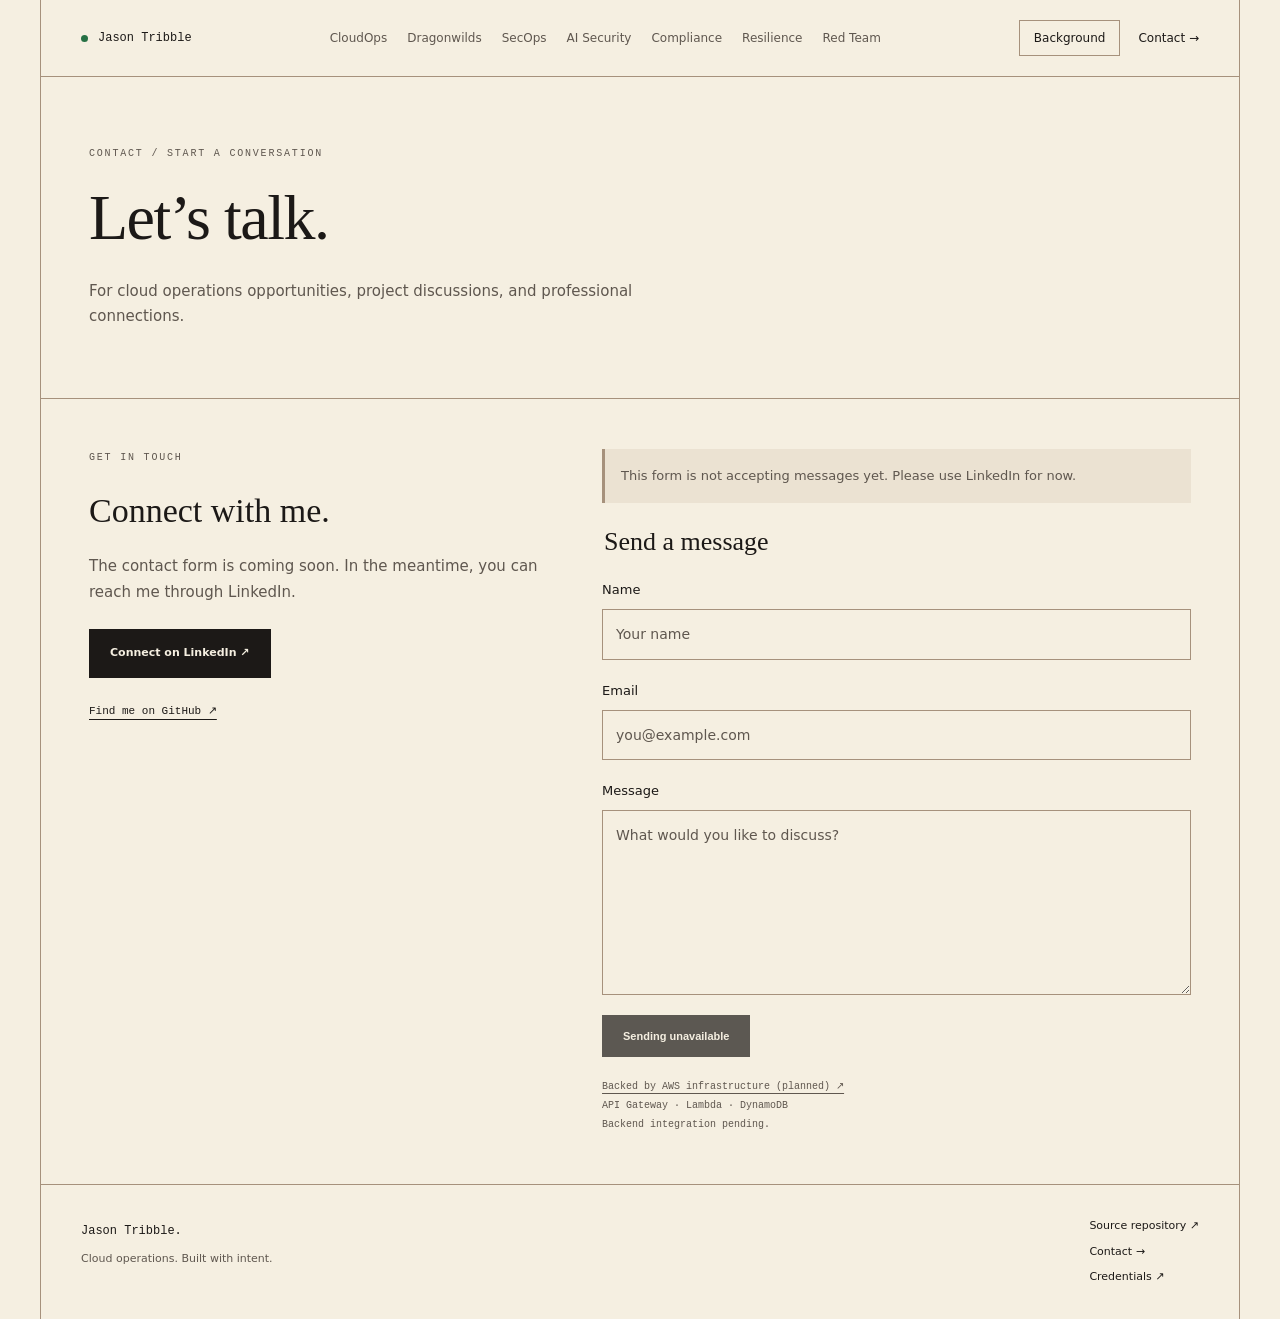
==== commit 95f0af7a: "Make Background a single header button beside Contact Edited by Claude" ====
--- a/docs/site/contact.html
+++ b/docs/site/contact.html
@@ -16,8 +16,8 @@
   <a class="skip" href="#main">Skip to content</a>
   <header class="site-header">
     <a class="brand" href="index.html"><span class="dot" aria-hidden="true"></span>Jason Tribble</a>
-    <nav aria-label="Portfolio navigation"><a href="https://cloudsec-jay.github.io/cloud-ops-engineering/">CloudOps</a><a href="https://cloudsec-jay.github.io/dragonwilds-aws/">Dragonwilds</a><a href="https://cloudsec-jay.github.io/k8s-secops-platform/">SecOps</a><a href="https://cloudsec-jay.github.io/ai-ml-security/">AI Security</a><a href="https://cloudsec-jay.github.io/compliance-guardrails-integrity/">Compliance</a><a href="https://cloudsec-jay.github.io/cloud-resilience-recovery/">Resilience</a><a href="https://cloudsec-jay.github.io/red-team-lab-engineering/">Red Team</a><a href="index.html#experience">Background</a></nav>
-    <a class="header-link" href="contact.html" aria-current="page">Contact →</a>
+    <nav aria-label="Portfolio navigation"><a href="https://cloudsec-jay.github.io/cloud-ops-engineering/">CloudOps</a><a href="https://cloudsec-jay.github.io/dragonwilds-aws/">Dragonwilds</a><a href="https://cloudsec-jay.github.io/k8s-secops-platform/">SecOps</a><a href="https://cloudsec-jay.github.io/ai-ml-security/">AI Security</a><a href="https://cloudsec-jay.github.io/compliance-guardrails-integrity/">Compliance</a><a href="https://cloudsec-jay.github.io/cloud-resilience-recovery/">Resilience</a><a href="https://cloudsec-jay.github.io/red-team-lab-engineering/">Red Team</a></nav>
+    <div class="header-actions"><a class="header-button" href="index.html#experience">Background</a><a class="header-link" href="contact.html" aria-current="page">Contact →</a></div>
   </header>
   <main id="main">
 <section class="page-intro"><p class="eyebrow">Contact / Start a conversation</p><h1>Let’s talk.</h1><p>For cloud operations opportunities, project discussions, and professional connections.</p></section>
--- a/docs/site/style.css
+++ b/docs/site/style.css
@@ -289,3 +289,8 @@
   .site-header { flex-wrap: wrap; }
   .site-header nav { order: 3; width: 100%; }
 }
+
+/* Background (experience + credentials) as one button beside Contact. */
+.header-actions { display: flex; align-items: center; gap: 18px; }
+.header-button { padding: 7px 14px; border: 1px solid var(--line); font-size: 12px; }
+.header-button:hover { background: var(--soft); text-decoration: none; }
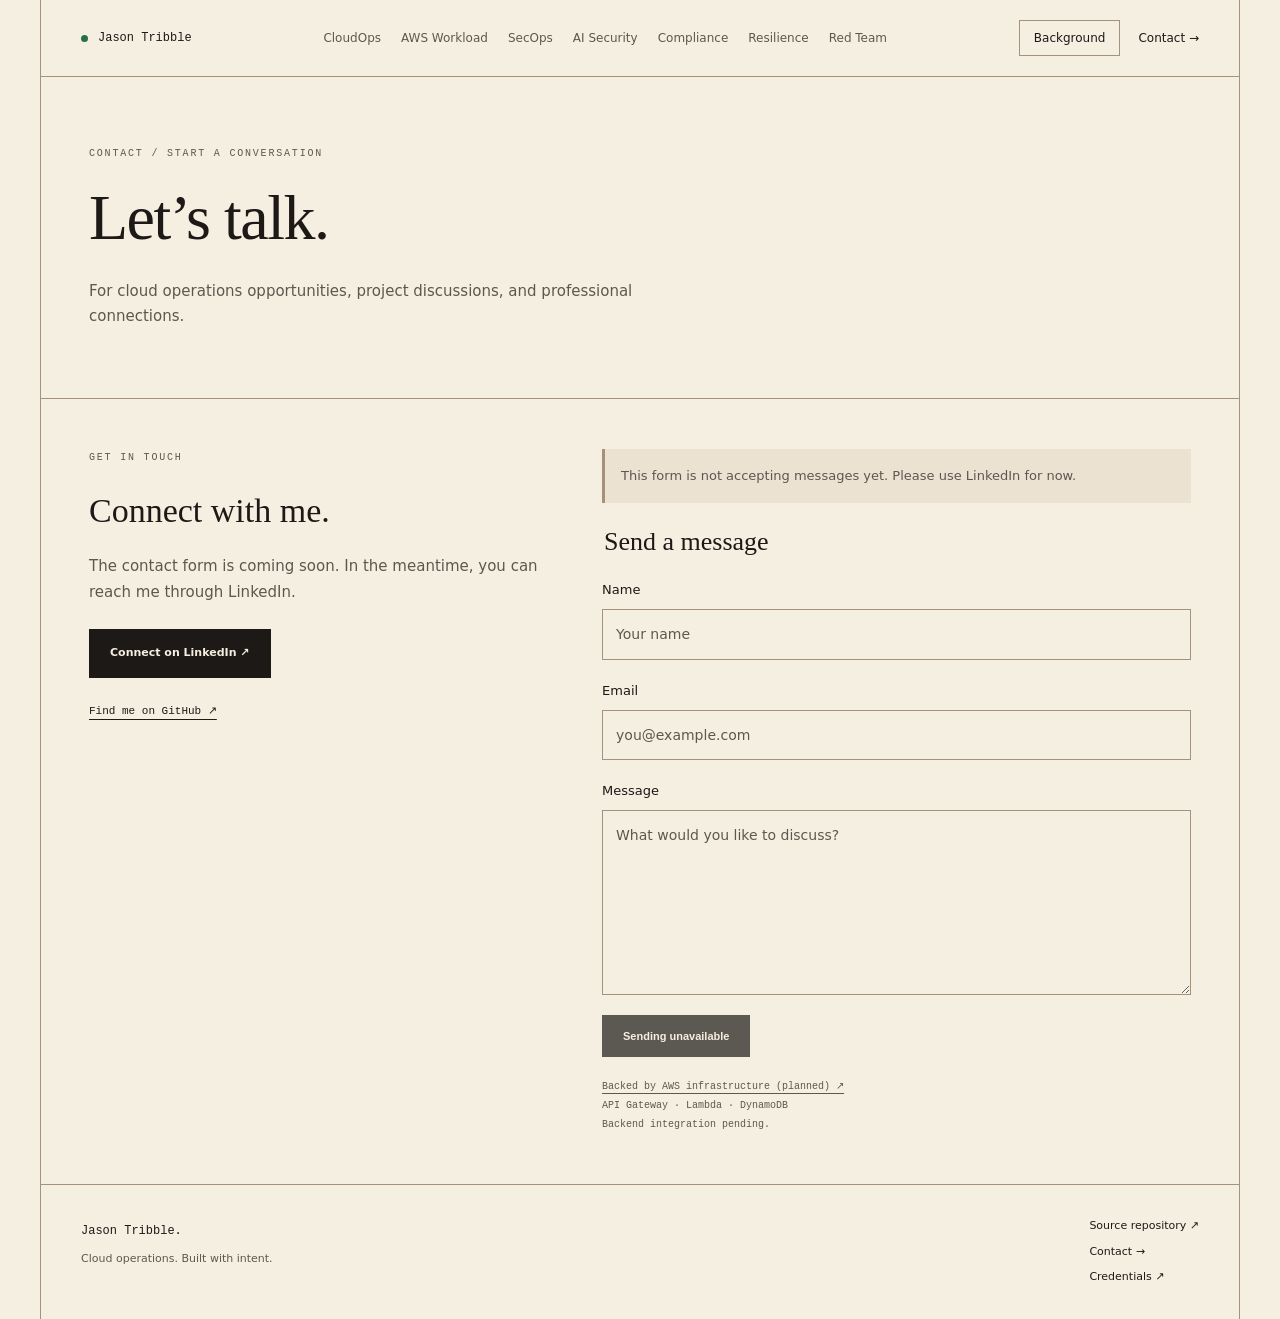
==== commit ddaded70: "Update navigation links to AWS Workload and refresh portfolio descriptions" ====
--- a/docs/site/contact.html
+++ b/docs/site/contact.html
@@ -16,7 +16,7 @@
   <a class="skip" href="#main">Skip to content</a>
   <header class="site-header">
     <a class="brand" href="index.html"><span class="dot" aria-hidden="true"></span>Jason Tribble</a>
-    <nav aria-label="Portfolio navigation"><a href="https://cloudsec-jay.github.io/cloud-ops-engineering/">CloudOps</a><a href="https://cloudsec-jay.github.io/dragonwilds-aws/">Dragonwilds</a><a href="https://cloudsec-jay.github.io/k8s-secops-platform/">SecOps</a><a href="https://cloudsec-jay.github.io/ai-ml-security/">AI Security</a><a href="https://cloudsec-jay.github.io/compliance-guardrails-integrity/">Compliance</a><a href="https://cloudsec-jay.github.io/cloud-resilience-recovery/">Resilience</a><a href="https://cloudsec-jay.github.io/red-team-lab-engineering/">Red Team</a></nav>
+    <nav aria-label="Portfolio navigation"><a href="https://cloudsec-jay.github.io/cloud-ops-engineering/">CloudOps</a><a href="https://cloudsec-jay.github.io/dragonwilds-aws/">AWS Workload</a><a href="https://cloudsec-jay.github.io/k8s-secops-platform/">SecOps</a><a href="https://cloudsec-jay.github.io/ai-ml-security/">AI Security</a><a href="https://cloudsec-jay.github.io/compliance-guardrails-integrity/">Compliance</a><a href="https://cloudsec-jay.github.io/cloud-resilience-recovery/">Resilience</a><a href="https://cloudsec-jay.github.io/red-team-lab-engineering/">Red Team</a></nav>
     <div class="header-actions"><a class="header-button" href="index.html#experience">Background</a><a class="header-link" href="contact.html" aria-current="page">Contact →</a></div>
   </header>
   <main id="main">
--- a/docs/site/style.css
+++ b/docs/site/style.css
@@ -43,18 +43,7 @@
 .pitch em { color: var(--muted); }
 .intro { font-size: 14px; max-width: 430px; }
 .hero-note { border-top: 1px solid var(--line); padding-top: 20px; margin-top: 30px; font: 10px/1.7 var(--mono); color: var(--muted); display: flex; align-items: center; gap: 10px; }
-.expertise { display: grid; grid-template-columns: repeat(3, 1fr); border-bottom: 1px solid var(--line); }
-.expertise > div { padding: 34px 40px; border-right: 1px solid var(--line); }
-.expertise > div:last-child { border-right: 0; }
-.expertise h2 { font-size: 29px; margin: 18px 0 14px; }
-.expertise p { font-size: 13px; margin-bottom: 20px; }
 .stack { font: 10px/1.8 var(--mono); color: var(--muted); display: block; }
-.skills-strip { display: flex; align-items: baseline; gap: 36px; padding: 20px 40px; border-bottom: 1px solid var(--line); }
-.skills-strip p { font: 11px/2 var(--mono); color: var(--ink); }
-.skills-strip p span { color: var(--line); padding: 0 10px; }
-.about { display: grid; grid-template-columns: 1fr 2fr; padding: 58px 48px; gap: 40px; border-bottom: 1px solid var(--line); }
-.about > p:last-child { font: 25px/1.6 var(--serif); color: var(--ink); max-width: 670px; }
-.about em { color: var(--muted); }
 .project-family { border-bottom: 1px solid var(--line); }
 .project-family-intro { padding: 50px 40px; display: grid; grid-template-columns: .8fr 1.2fr; align-items: end; gap: 60px; border-bottom: 1px solid var(--line); }
 .project-family-intro h2 { margin-top: 16px; font-size: 38px; }
@@ -139,7 +128,6 @@
   .family-card:last-child { grid-column: 1 / -1; min-height: 270px; }
   .red-team-copy { grid-template-columns: .8fr 1.2fr; }
   .red-team-actions { grid-column: 1 / -1; grid-row: 3; flex-direction: row; flex-wrap: wrap; margin-top: 10px; }
-  .expertise > div { padding: 30px 25px; }
   nav { gap: 18px; }
 }
 @media (max-width: 760px) {
@@ -151,20 +139,12 @@
 }
 @media (max-width: 680px) {
   html { scroll-padding-top: 120px; }
-  .hero, .expertise, .about, .proof, .library-group { grid-template-columns: 1fr; }
+  .hero, .proof, .library-group { grid-template-columns: 1fr; }
   .hero { min-height: auto; }
   .hero-left { border-right: 0; border-bottom: 1px solid var(--line); }
   .hero-left, .hero-right { padding: 40px 24px; }
   .hero h1 { font-size: 84px; }
   .hero .eyebrow { letter-spacing: 1.1px; }
-  .expertise > div { padding: 28px 24px; border-right: 0; border-bottom: 1px solid var(--line); }
-  .expertise > div:last-child { border-bottom: 0; }
-  .expertise h2 br { display: none; }
-  .expertise h2 { max-width: 280px; }
-  .skills-strip { padding: 20px 24px; gap: 18px; align-items: start; }
-  .skills-strip p span { padding: 0 4px; }
-  .about, .proof { padding: 38px 24px; gap: 22px; }
-  .about > p:last-child { font-size: 23px; }
   .section, .next, .page-intro { padding: 40px 24px; }
   .section-heading h2, .proof h2, .next h2 { font-size: 32px; }
   .project-grid { grid-template-columns: 1fr; }
@@ -225,19 +205,6 @@
 .contact-infra { margin-top: 20px; font: 10px/1.9 var(--mono); color: var(--muted); }
 .contact-infra a { text-decoration: underline; text-underline-offset: 4px; }
 
-.working-style { padding: 52px 48px; border-top: 1px solid var(--line); background: var(--soft); display: grid; grid-template-columns: 1fr 1fr; gap: 64px; }
-.working-intro h2 { font-size: 38px; margin: 18px 0 24px; }
-.working-intro > p:not(.eyebrow) { max-width: 410px; margin-bottom: 28px; }
-.working-steps { list-style: none; margin: 0; padding: 0; }
-.working-steps li { padding: 22px 0; border-top: 1px solid var(--line); }
-.working-steps li:first-child { padding-top: 0; border-top: 0; }
-.working-steps li:last-child { padding-bottom: 0; }
-.working-steps h3 { font-size: 25px; margin: 9px 0 12px; }
-.working-steps p { font-size: 13px; }
-@media (max-width: 680px) {
-  .working-style { grid-template-columns: 1fr; gap: 35px; padding: 36px 24px; }
-  .working-intro h2 { font-size: 32px; }
-}
 
 .career, .credentials { border-top: 1px solid var(--line); }
 .career-role { display: grid; grid-template-columns: 1fr 2.2fr; gap: 35px; padding: 32px 0; border-top: 1px solid var(--line); }
@@ -259,30 +226,6 @@
  .credential-grid { grid-template-columns: 1fr; }
 }
 
-/* Release platform: dense index rows, distinct from the field-project cards. */
-.systems-intro { max-width: 620px; margin: -12px 0 26px; font-size: 13px; }
-.system-list { list-style: none; margin: 0; padding: 0; border-top: 1px solid var(--line); }
-.system-row { display: grid; grid-template-columns: 120px minmax(0, 1fr) 210px 70px 20px; align-items: center; gap: 28px; padding: 22px 6px; border-bottom: 1px solid var(--line); transition: background .2s; }
-.system-row:hover { background: var(--soft); text-decoration: none; }
-.system-row h3 { font-size: 23px; margin-bottom: 6px; }
-.system-row p { font-size: 13px; max-width: 560px; }
-.system-row code { font: 12px var(--mono); }
-.system-row .status { justify-self: start; }
-.system-arrow { color: var(--muted); }
-@media (max-width: 1000px) {
-  .system-row { grid-template-columns: 110px minmax(0, 1fr) auto; gap: 10px 24px; }
-  .system-row > div { grid-column: 2 / -1; }
-  .system-row .stack { grid-column: 2; }
-  .system-row .status { grid-column: 3; justify-self: end; }
-  .system-arrow { display: none; }
-}
-@media (max-width: 680px) {
-  .system-row { grid-template-columns: 1fr auto; padding: 22px 0; }
-  .system-row > .eyebrow { grid-column: 1; }
-  .system-row .status { grid-column: 2; grid-row: 1; }
-  .system-row > div, .system-row .stack { grid-column: 1 / -1; }
-}
-
 /* Header nav carries links to every portfolio Pages site. */
 .site-header nav { flex-wrap: wrap; gap: 8px 20px; }
 @media (max-width: 1100px) {
@@ -294,3 +237,36 @@
 .header-actions { display: flex; align-items: center; gap: 18px; }
 .header-button { padding: 7px 14px; border: 1px solid var(--line); font-size: 12px; }
 .header-button:hover { background: var(--soft); text-decoration: none; }
+
+
+/* Release path: three pipeline stages on one track, with the rollback loop drawn beneath. */
+.release { border-top: 1px solid var(--line); }
+.release .section-heading { margin-bottom: 12px; }
+.release-intro { max-width: 620px; margin-bottom: 30px; font-size: 13px; }
+.pipeline { list-style: none; margin: 0; padding: 0; display: grid; grid-template-columns: repeat(3, minmax(0, 1fr)); border: 1px solid var(--line); }
+.stage { position: relative; border-right: 1px solid var(--line); }
+.stage:last-child { border-right: 0; }
+.stage::before { position: absolute; top: 33px; left: 0; right: 0; border-top: 2px solid var(--green); content: ""; }
+.stage:not(:last-child)::after { position: absolute; z-index: 1; top: 21px; right: -13px; width: 26px; height: 26px; border: 1px solid var(--green); border-radius: 50%; background: var(--bg); color: var(--green); font: 600 14px/24px var(--sans); text-align: center; content: "→"; }
+.stage a { position: relative; display: flex; flex-direction: column; align-items: flex-start; gap: 12px; height: 100%; padding: 58px 28px 28px; transition: background .2s; }
+.stage a:hover { background: var(--soft); text-decoration: none; }
+.stage-node { position: absolute; top: 27px; left: 28px; width: 14px; height: 14px; border: 2px solid var(--green); border-radius: 50%; background: var(--bg); }
+.stage .eyebrow { color: var(--green); }
+.stage h3 { font-size: 24px; }
+.stage p { font-size: 13px; flex-grow: 1; }
+.stage code { font: 12px var(--mono); }
+.pipeline-loop { position: relative; margin-left: calc(100% / 3 + 35px); width: calc(100% / 3); }
+.loop-bracket { display: block; height: 30px; border: 1px dashed var(--green); border-top: 0; }
+.loop-bracket::before { position: absolute; top: -9px; left: -5px; color: var(--green); font: 11px/1 var(--mono); content: "▲"; }
+.pipeline-loop p { margin-top: 10px; color: var(--green); font: 10px/1.7 var(--mono); letter-spacing: .5px; text-transform: uppercase; }
+@media (max-width: 760px) {
+  .pipeline { grid-template-columns: 1fr; }
+  .stage { border-right: 0; border-bottom: 1px solid var(--line); }
+  .stage:last-child { border-bottom: 0; }
+  .stage::before { top: 0; bottom: 0; left: 33px; right: auto; border-top: 0; border-left: 2px solid var(--green); }
+  .stage:not(:last-child)::after { top: auto; bottom: -13px; right: auto; left: 21px; content: "↓"; }
+  .stage a { padding: 28px 24px 28px 64px; }
+  .stage-node { top: 32px; left: 27px; }
+  .pipeline-loop { margin: 14px 0 0; width: auto; }
+  .loop-bracket { display: none; }
+}
